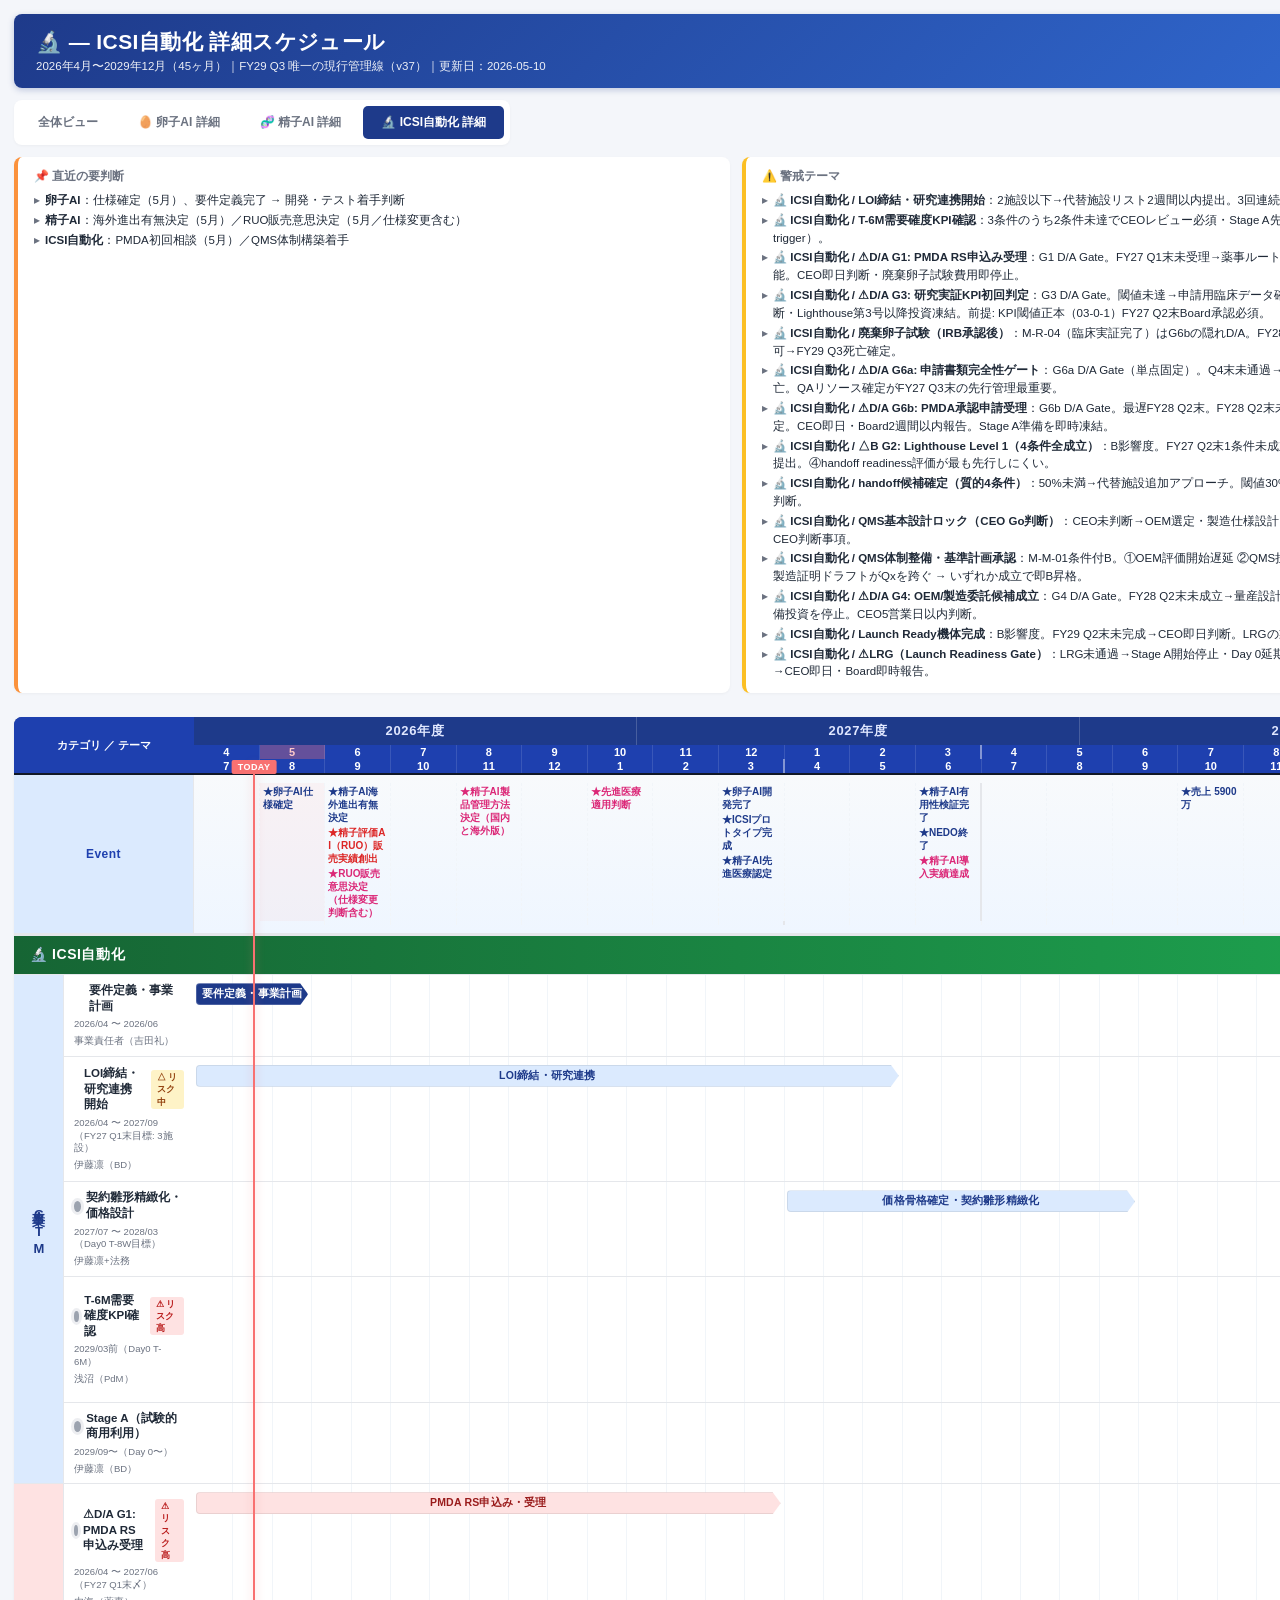
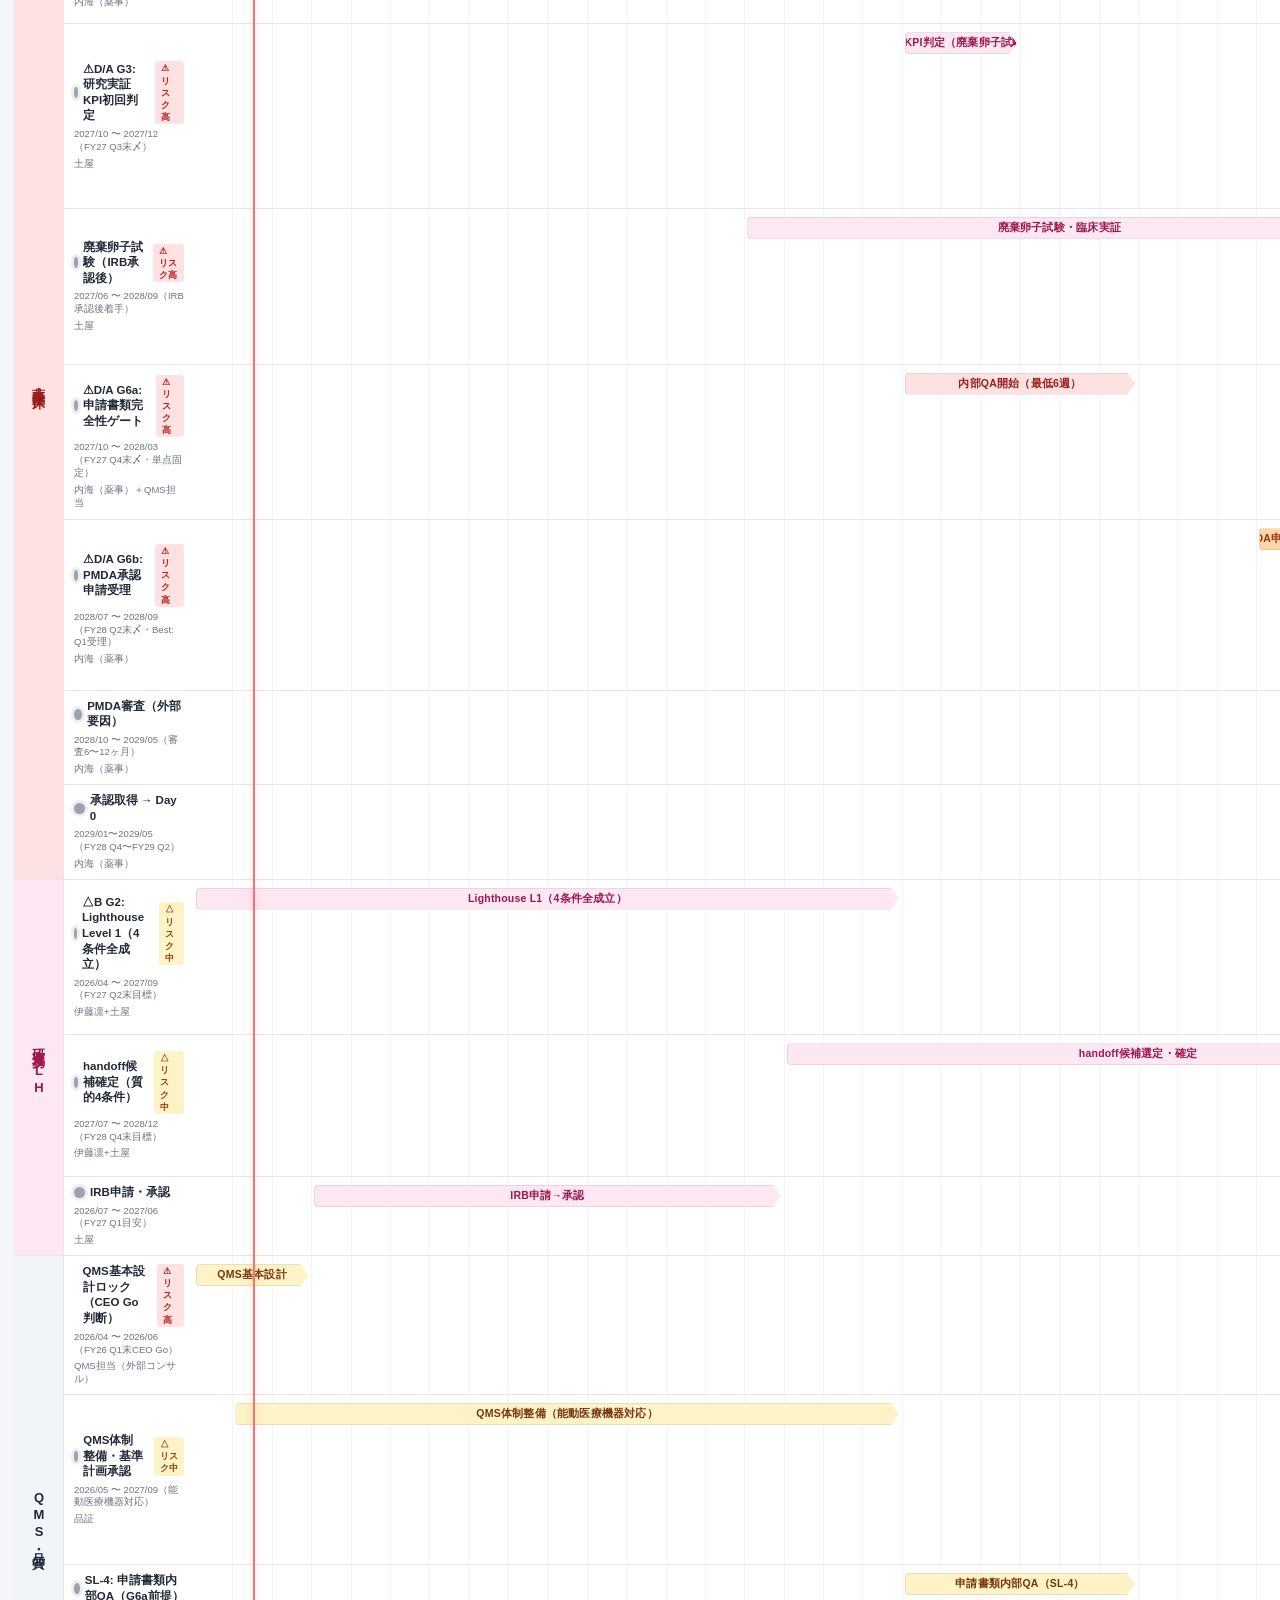
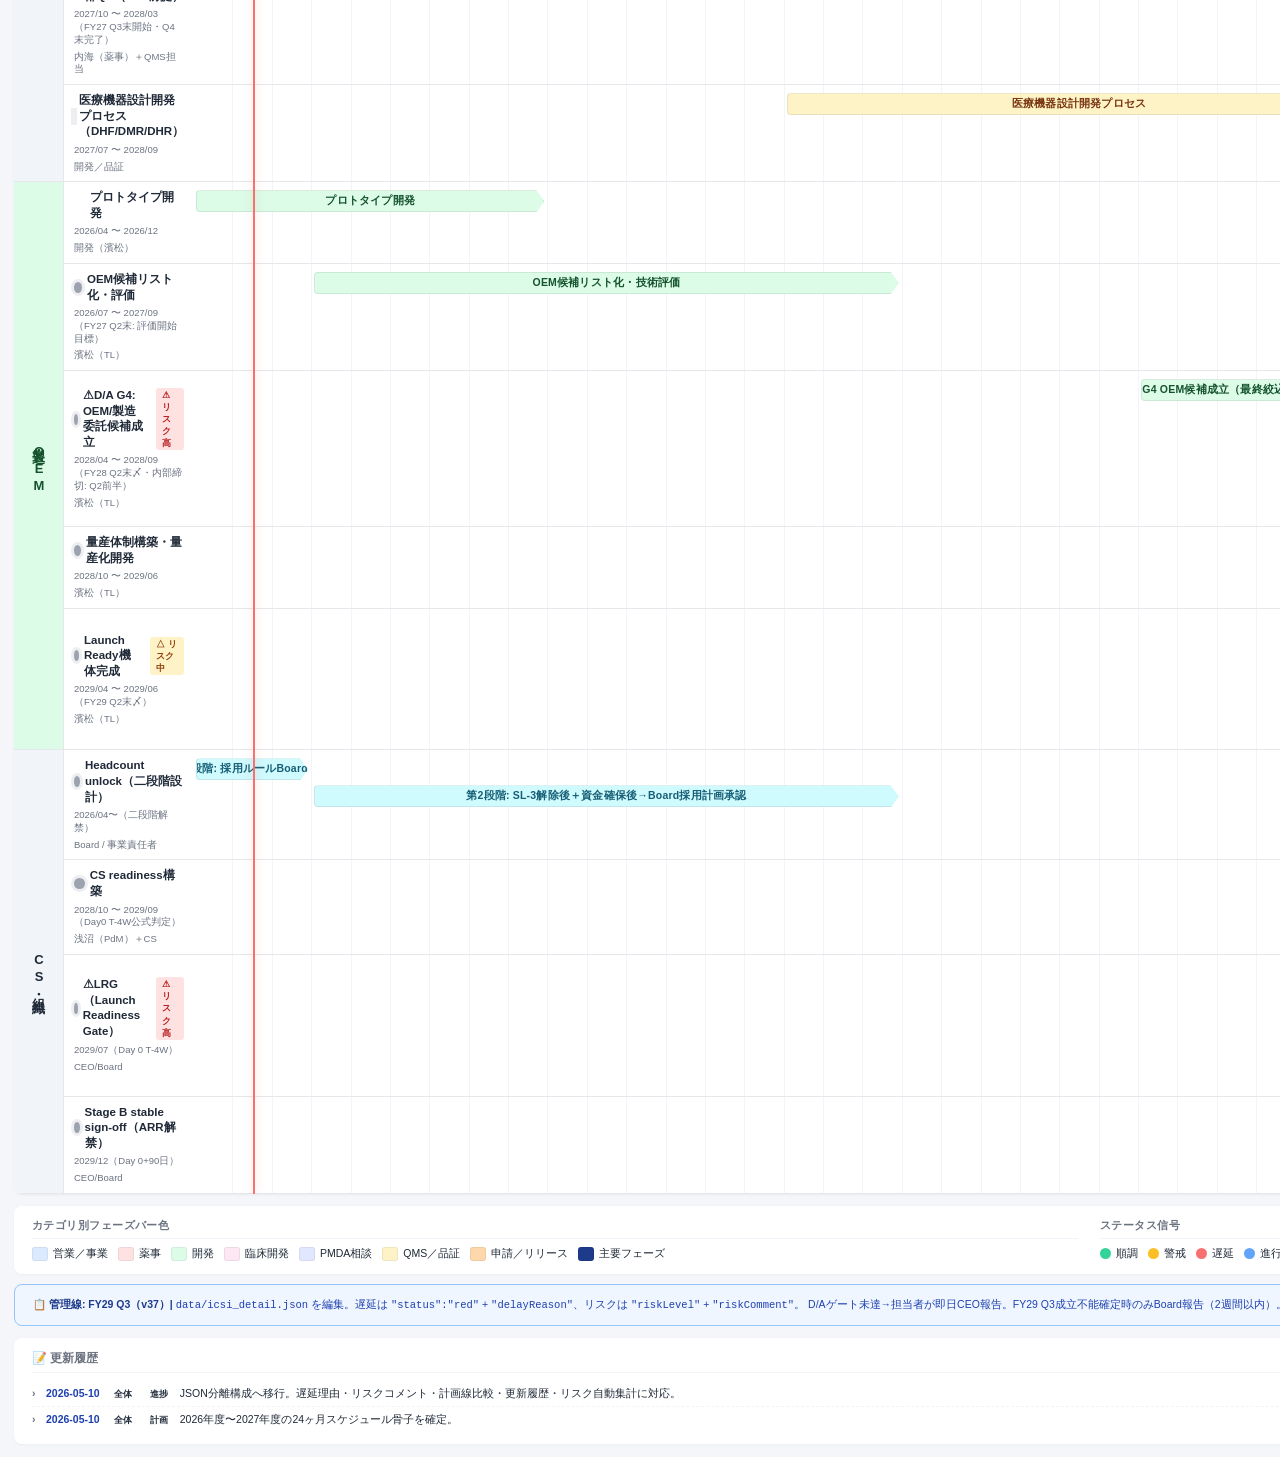
==== icsi.html @ f6b03f7e "feat: ICSI自動化スケジュール v37対応（45ヶ月・6WS・D/Aゲート）" ====
<!DOCTYPE html>
<html lang="ja">
<head>
<meta charset="UTF-8">
<meta name="viewport" content="width=2200">
<title>ICSI自動化 詳細スケジュール</title>
<link rel="stylesheet" href="assets/gantt.css">
<style>
.view-tab { text-decoration: none; }
.view-tab.active { pointer-events: none; }
</style>
</head>
<body>

<div class="page-header">
  <div>
    <h1>🔬 — ICSI自動化 詳細スケジュール</h1>
    <div class="subtitle">2026年4月〜2029年12月（45ヶ月）｜FY29 Q3 唯一の現行管理線（v37）｜更新日：<span id="update-date">—</span></div>
  </div>
  <div class="filter-bar">
    <span>絞込:</span>
    <button class="filter-btn active" data-filter="all">すべて</button>
    <button class="filter-btn" data-filter="red">🔴 遅延</button>
    <button class="filter-btn" data-filter="yellow">🟡 警戒</button>
    <button class="filter-btn" data-filter="green">🟢 順調</button>
    <button class="filter-btn" data-filter="gray">⚪ 未確定</button>
  </div>
</div>

<div class="view-tabs">
  <a class="view-tab" href="index.html">全体ビュー</a>
  <a class="view-tab" href="ranshi.html">🥚 卵子AI 詳細</a>
  <a class="view-tab" href="seishi.html">🧬 精子AI 詳細</a>
  <a class="view-tab active" href="icsi.html">🔬 ICSI自動化 詳細</a>
</div>

<div class="summary">
  <div class="summary-card action"><h3>📌 直近の要判断</h3><ul id="action-list"></ul></div>
  <div class="summary-card warning"><h3>⚠️ 警戒テーマ</h3><ul id="warning-list"></ul></div>
  <div class="summary-card done"><h3>✅ 直近の進捗トピック</h3><ul id="done-list"></ul></div>
</div>
<div class="summary" style="grid-template-columns:1fr;">
  <div class="summary-card delay" id="delay-card" style="display:none;">
    <h3>⏰ 遅延中テーマ</h3><ul id="delay-list"></ul>
  </div>
</div>

<div class="gantt-container" id="gantt-icsi"></div>

<div class="legend">
  <div class="legend-section">
    <h4>カテゴリ別フェーズバー色</h4>
    <div class="legend-items">
      <div class="legend-item"><span class="legend-color" style="background:var(--cat-sales-bg)"></span>営業／事業</div>
      <div class="legend-item"><span class="legend-color" style="background:var(--cat-yakuji-bg)"></span>薬事</div>
      <div class="legend-item"><span class="legend-color" style="background:var(--cat-dev-bg)"></span>開発</div>
      <div class="legend-item"><span class="legend-color" style="background:var(--cat-clinical-bg)"></span>臨床開発</div>
      <div class="legend-item"><span class="legend-color" style="background:var(--cat-pmda-bg)"></span>PMDA相談</div>
      <div class="legend-item"><span class="legend-color" style="background:var(--cat-qms-bg)"></span>QMS／品証</div>
      <div class="legend-item"><span class="legend-color" style="background:var(--cat-launch-bg)"></span>申請／リリース</div>
      <div class="legend-item"><span class="legend-color" style="background:var(--hdr-navy)"></span>主要フェーズ</div>
    </div>
  </div>
  <div class="legend-section">
    <h4>ステータス信号</h4>
    <div class="legend-items">
      <div class="legend-item"><span class="signal-sm green"></span>順調</div>
      <div class="legend-item"><span class="signal-sm yellow"></span>警戒</div>
      <div class="legend-item"><span class="signal-sm red"></span>遅延</div>
      <div class="legend-item"><span class="signal-sm blue"></span>進行中</div>
      <div class="legend-item"><span class="signal-sm gray"></span>未着手・未確定</div>
    </div>
  </div>
  <div class="legend-section">
    <h4>遅延・リスク表示</h4>
    <div class="legend-items">
      <div class="legend-item">⏰<span style="color:#B91C1C;font-weight:700;margin-left:4px">遅延バー（赤枠）</span></div>
      <div class="legend-item"><span class="legend-color" style="background:transparent;border:1px dashed #94A3B8"></span>当初計画（ゴースト）</div>
      <div class="legend-item"><span class="risk-badge high" style="font-size:9px">⚠ リスク高</span></div>
      <div class="legend-item"><span class="risk-badge medium" style="font-size:9px">△ リスク中</span></div>
    </div>
  </div>
</div>

<div class="ops-note">
  <strong>📋 管理線: FY29 Q3（v37）|</strong>
  <code>data/icsi_detail.json</code> を編集。遅延は <code>"status":"red"</code> + <code>"delayReason"</code>、リスクは <code>"riskLevel"</code> + <code>"riskComment"</code>。
  D/Aゲート未達→担当者が即日CEO報告。FY29 Q3成立不能確定時のみBoard報告（2週間以内）。変更にはCEO発議＋Board決議必須。
  <span style="float:right;opacity:0.7">💡 フェーズバーをホバーで詳細表示 | ⚠ = D/Aゲート | △ = B影響度</span>
</div>

<div class="changelog">
  <h4>📝 更新履歴</h4>
  <ul class="changelog-list" id="history-list"></ul>
</div>

<div class="custom-tooltip" id="custom-tooltip"></div>

<script src="assets/gantt.js"></script>
<script>
  initView({ mode: 'detail', containerId: 'gantt-icsi', dataFile: 'data/icsi_detail.json' });
</script>
</body>
</html>
---- assets/gantt.css ----
/* ============================================================
   arcs — 医療AI製品スケジュール 共通スタイル
   卵子AI／精子AI／ICSI自動化  ガントチャート
   ※このファイルは通常編集不要（デザイン共通）
   ============================================================ */
* { box-sizing: border-box; margin: 0; padding: 0; }

:root {
  --bg: #F4F6FA;
  --card: #FFFFFF;
  --border: #E5E7EB;
  --border-light: #F1F5F9;
  --text: #1F2937;
  --text-sub: #6B7280;

  /* カテゴリ色：営業 / 薬事 / 開発 / 臨床 / その他 */
  --cat-sales-bg:   #DBEAFE;  --cat-sales-fg:   #1E3A8A;
  --cat-yakuji-bg:  #FEE2E2;  --cat-yakuji-fg:  #991B1B;
  --cat-dev-bg:     #DCFCE7;  --cat-dev-fg:     #14532D;
  --cat-clinical-bg:#FCE7F3;  --cat-clinical-fg:#9D174D;
  --cat-pmda-bg:    #E0E7FF;  --cat-pmda-fg:    #3730A3;
  --cat-qms-bg:     #FEF3C7;  --cat-qms-fg:     #78350F;
  --cat-launch-bg:  #FED7AA;  --cat-launch-fg:  #9A3412;
  --cat-data-bg:    #CFFAFE;  --cat-data-fg:    #155E75;

  /* 信号 */
  --st-green: #34D399;
  --st-yellow: #FBBF24;
  --st-red: #F87171;
  --st-gray: #9CA3AF;
  --st-blue: #60A5FA;

  /* イベント色 */
  --ev-default: #1E3A8A;
  --ev-highlight: #DC2626;
  --ev-pink: #DB2777;

  /* ヘッダー（添付画像のネイビー基調） */
  --hdr-navy: #1E3A8A;
  --hdr-navy-dark: #1E40AF;

  /* 列幅・サイズ */
  --col-cat-w: 50px;
  --col-name-w: 130px;
  --col-status-w: 220px;
  --month-cell-min: 64px;
}

body {
  font-family: 'Hiragino Sans', 'Yu Gothic', 'Meiryo', sans-serif;
  background: var(--bg);
  color: var(--text);
  padding: 14px;
  min-width: 2200px;
  font-size: 13px;
  -webkit-font-smoothing: antialiased;
}

/* ===== ページヘッダー ===== */
.page-header {
  display: flex;
  justify-content: space-between;
  align-items: center;
  margin-bottom: 12px;
  padding: 14px 22px;
  background: linear-gradient(135deg, var(--hdr-navy), #3B82F6);
  color: white;
  border-radius: 8px;
  box-shadow: 0 2px 6px rgba(30,58,138,0.25);
}

.page-header h1 { font-size: 21px; font-weight: 700; letter-spacing: 0.02em; }
.page-header .subtitle { font-size: 11.5px; opacity: 0.92; margin-top: 3px; }

.filter-bar { display: flex; gap: 6px; align-items: center; flex-wrap: wrap; }
.filter-bar > span { font-size: 11px; opacity: 0.92; margin-right: 4px; }

.filter-btn {
  background: rgba(255,255,255,0.18);
  border: 1px solid rgba(255,255,255,0.35);
  color: white;
  padding: 5px 11px;
  border-radius: 4px;
  cursor: pointer;
  font-size: 11px;
  font-family: inherit;
  transition: all 0.15s;
}
.filter-btn:hover { background: rgba(255,255,255,0.32); }
.filter-btn.active { background: white; color: var(--hdr-navy-dark); font-weight: 700; }

/* ===== マイルストーンバナー（製品ごと） ===== */
.milestone-banner {
  display: grid;
  grid-template-columns: repeat(3, 1fr);
  gap: 10px;
  margin-bottom: 12px;
}
.ms-card {
  background: var(--card);
  border-radius: 8px;
  padding: 11px 16px;
  border-left: 4px solid;
  box-shadow: 0 1px 3px rgba(0,0,0,0.04);
}
.ms-card.ms-ranshi  { border-color: #1E40AF; }
.ms-card.ms-seishi  { border-color: #DB2777; }
.ms-card.ms-icsi    { border-color: #14532D; }

.ms-card .ms-label {
  font-size: 10px;
  font-weight: 700;
  letter-spacing: 0.06em;
  color: var(--text-sub);
  margin-bottom: 4px;
}
.ms-card .ms-month {
  font-size: 14px;
  font-weight: 700;
  color: var(--text);
}
.ms-card .ms-desc {
  font-size: 10.5px;
  color: var(--text-sub);
  margin-top: 3px;
  line-height: 1.5;
}

/* ===== サマリ ===== */
.summary {
  display: grid;
  grid-template-columns: 1fr 1fr 1fr;
  gap: 12px;
  margin-bottom: 12px;
}
.summary-card {
  background: var(--card);
  border-radius: 8px;
  padding: 11px 16px;
  border-left: 4px solid;
  box-shadow: 0 1px 3px rgba(0,0,0,0.04);
}
.summary-card.action  { border-color: #FB923C; }
.summary-card.warning { border-color: #FBBF24; }
.summary-card.done    { border-color: #34D399; }
.summary-card h3 {
  font-size: 12px; font-weight: 700; margin-bottom: 6px; color: var(--text-sub);
}
.summary-card ul { list-style: none; }
.summary-card li {
  font-size: 11.5px; line-height: 1.55;
  padding: 1px 0 1px 11px; position: relative;
}
.summary-card li::before {
  content: "▸"; position: absolute; left: 0; color: var(--text-sub);
}

/* ===== ガント本体 ===== */
.gantt-container {
  background: var(--card);
  border-radius: 8px;
  box-shadow: 0 1px 3px rgba(0,0,0,0.05);
  overflow: hidden;
  position: relative;
}

.gantt-row {
  display: grid;
  grid-template-columns: var(--col-cat-w) var(--col-name-w) 1fr var(--col-status-w);
  border-bottom: 1px solid var(--border);
}
.gantt-row:last-child { border-bottom: none; }

/* 製品ブロック：カテゴリ列のrowspanを効かせるため製品単位でgridにまとめる */
.product-block {
  display: grid;
  grid-template-columns: var(--col-cat-w) var(--col-name-w) 1fr var(--col-status-w);
}
.product-block .pb-cell {
  border-bottom: 1px solid var(--border);
  min-height: 0;
}
.product-block .pb-cell.last-in-cat {
  /* カテゴリ列との境界 */
}

/* ヘッダー（年度・月） */
.gantt-row.header {
  background: var(--hdr-navy);
  color: white;
  border-bottom: 2px solid #111827;
  font-weight: 600;
  font-size: 11px;
}
.gantt-row.header > .col-label-left,
.gantt-row.header > .col-label-right {
  padding: 0 12px;
  display: flex;
  align-items: center;
  justify-content: center;
  text-align: center;
  background: var(--hdr-navy-dark);
}

.timeline-lane {
  display: grid;
  grid-template-rows: 28px 28px;
}
.year-row {
  display: grid;
  grid-template-columns: repeat(auto-fit, minmax(0, 1fr));
  background: var(--hdr-navy);
}
.year-row > div {
  border-right: 1px solid rgba(255,255,255,0.18);
  display: flex;
  align-items: center;
  justify-content: center;
  font-size: 13px;
  font-weight: 700;
  letter-spacing: 0.05em;
  color: #E0E7FF;
}
.year-row > div:last-child { border-right: none; }

.month-row-h {
  display: grid;
  grid-template-columns: repeat(auto-fill, minmax(var(--month-cell-min), 1fr));
  background: #1E40AF;
}
.month-row-h > div {
  border-right: 1px solid rgba(255,255,255,0.12);
  text-align: center;
  font-size: 11px;
  display: flex;
  align-items: center;
  justify-content: center;
  font-weight: 600;
  color: white;
}
.month-row-h > div:last-child { border-right: none; }
.month-row-h > div.is-current {
  background: rgba(248,113,113,0.32);
  font-weight: 700;
  color: #FECACA;
}
.month-row-h > div.year-end {
  border-right: 2px solid rgba(255,255,255,0.45);
}

/* イベント（マイルストーン）行 */
.event-row {
  display: grid;
  grid-template-columns: var(--col-cat-w) var(--col-name-w) 1fr var(--col-status-w);
  background: linear-gradient(to bottom, #F8FAFC, #EFF6FF);
  border-bottom: 2px solid var(--border);
}
.event-label {
  grid-column: 1 / 3;
  background: #DBEAFE;
  color: var(--hdr-navy-dark);
  font-weight: 700;
  font-size: 12px;
  display: flex;
  align-items: center;
  justify-content: center;
  border-right: 1px solid var(--border);
  letter-spacing: 0.04em;
}
.event-track {
  position: relative;
  padding: 8px 0;
  min-height: 70px;
  display: grid;
  grid-template-columns: repeat(auto-fill, minmax(var(--month-cell-min), 1fr));
}
.event-cell {
  border-right: 1px dashed var(--border-light);
  position: relative;
  padding: 2px 3px;
  display: flex;
  flex-direction: column;
  gap: 2px;
}
.event-cell.year-end { border-right: 2px solid var(--border); }
.event-cell.is-current {
  background: rgba(248,113,113,0.06);
}
.event-item {
  font-size: 10px;
  line-height: 1.3;
  font-weight: 600;
  color: var(--ev-default);
  cursor: help;
  white-space: normal;
  word-break: break-all;
}
.event-item.highlight { color: var(--ev-highlight); }
.event-item.pink { color: var(--ev-pink); }
.event-spacer {
  background: #FAFBFC;
  border-left: 1px solid var(--border);
  display: flex;
  align-items: center;
  justify-content: center;
  font-size: 10px;
  color: var(--text-sub);
}

/* 製品グループヘッダー */
.product-header {
  background: var(--hdr-navy);
  color: white;
  padding: 10px 16px;
  font-size: 14px;
  font-weight: 700;
  letter-spacing: 0.04em;
  border-top: 1px solid var(--border);
  border-bottom: 1px solid var(--border);
  display: flex;
  align-items: center;
  gap: 10px;
}
.product-header .product-icon {
  font-size: 18px;
}
.product-header.ranshi  { background: linear-gradient(90deg, #1E40AF, #3B82F6); }
.product-header.seishi  { background: linear-gradient(90deg, #BE185D, #EC4899); }
.product-header.icsi    { background: linear-gradient(90deg, #166534, #22C55E); }

/* カテゴリ列（営業/薬事/開発などの縦書き風） */
.col-category {
  background: #F1F5F9;
  font-size: 13px;
  font-weight: 700;
  display: flex;
  align-items: center;
  justify-content: center;
  text-align: center;
  color: var(--text);
  letter-spacing: 0.15em;
  writing-mode: vertical-rl;
  text-orientation: upright;
  border-right: 1px solid var(--border);
  border-bottom: 1px solid var(--border);
  padding: 8px 0;
}
.col-category.sales    { background: #DBEAFE; color: #1E3A8A; }
.col-category.yakuji   { background: #FEE2E2; color: #991B1B; }
.col-category.dev      { background: #DCFCE7; color: #14532D; }
.col-category.clinical { background: #FCE7F3; color: #9D174D; }

/* テーマ名（タスクグループ名） */
.col-name {
  padding: 8px 10px;
  display: flex;
  flex-direction: column;
  gap: 4px;
  font-size: 11px;
  font-weight: 600;
  background: white;
  line-height: 1.35;
  justify-content: center;
}
.col-name .signal {
  width: 11px; height: 11px; border-radius: 50%;
}
.col-name .name-line {
  display: flex;
  align-items: center;
  gap: 5px;
}
.col-name .theme-name {
  font-size: 11.5px;
  font-weight: 700;
}
.col-name .meta {
  font-size: 9.5px;
  color: var(--text-sub);
  font-weight: 400;
}

/* ガントエリア */
.theme-gantt {
  position: relative;
  background: white;
  /* グリッド線は gantt.js が --gantt-cols CSS変数をインラインで注入 */
  background-image:
    repeating-linear-gradient(
      to right,
      transparent,
      transparent calc(var(--gantt-cols-pct, calc(100%/24)) - 1px),
      var(--border-light) calc(var(--gantt-cols-pct, calc(100%/24)) - 1px),
      var(--border-light) var(--gantt-cols-pct, calc(100%/24))
    );
  padding: 0;
  min-height: 60px;
}

.phase-tracks {
  position: relative;
  padding: 8px 0;
}
.phase-bar {
  position: absolute;
  height: 22px;
  border-radius: 4px;
  font-size: 10.5px;
  display: flex;
  align-items: center;
  justify-content: center;
  font-weight: 700;
  z-index: 2;
  cursor: pointer;
  transition: transform 0.15s, box-shadow 0.15s, filter 0.15s;
  letter-spacing: 0.02em;
  overflow: hidden;
  white-space: nowrap;
  border: 1px solid rgba(0,0,0,0.08);
  padding: 0 6px;
}
.phase-bar:hover {
  transform: translateY(-1px);
  box-shadow: 0 4px 10px rgba(0,0,0,0.18);
  z-index: 4;
  filter: brightness(0.97);
}

/* ナビ風（添付画像のような濃紺バー） */
.phase-bar.navy {
  background: var(--hdr-navy);
  color: white;
  border-color: rgba(255,255,255,0.2);
}
.phase-bar.sales    { background: var(--cat-sales-bg);    color: var(--cat-sales-fg); }
.phase-bar.yakuji   { background: var(--cat-yakuji-bg);   color: var(--cat-yakuji-fg); }
.phase-bar.dev      { background: var(--cat-dev-bg);      color: var(--cat-dev-fg); }
.phase-bar.clinical { background: var(--cat-clinical-bg); color: var(--cat-clinical-fg); }
.phase-bar.pmda     { background: var(--cat-pmda-bg);     color: var(--cat-pmda-fg); }
.phase-bar.qms      { background: var(--cat-qms-bg);      color: var(--cat-qms-fg); }
.phase-bar.launch   { background: var(--cat-launch-bg);   color: var(--cat-launch-fg); }
.phase-bar.data     { background: var(--cat-data-bg);     color: var(--cat-data-fg); }

/* 状態オーバーレイ */
.phase-bar.done       { opacity: 0.55; }
.phase-bar.progress::after {
  content: "";
  position: absolute;
  left: 0; top: 0; bottom: 0;
  width: var(--prog-w, 50%);
  background: rgba(255,255,255,0.35);
  border-right: 2px dashed rgba(255,255,255,0.7);
  pointer-events: none;
}

/* 矢印型のフェーズバー（添付画像と同じく右端を尖らせる） */
.phase-bar.arrow {
  clip-path: polygon(0 0, calc(100% - 8px) 0, 100% 50%, calc(100% - 8px) 100%, 0 100%);
}

/* 右カラム ステータス */
.col-status {
  padding: 10px 12px;
  background: #FAFBFC;
  border-left: 2px solid var(--border);
  display: grid;
  grid-template-columns: 16px 1fr;
  gap: 8px;
  align-items: flex-start;
  font-size: 11px;
}
.col-status .signal {
  width: 12px; height: 12px; border-radius: 50%;
  margin-top: 2px;
  flex-shrink: 0;
}
.signal.green  { background: var(--st-green);  box-shadow: 0 0 0 3px rgba(52,211,153,0.18); }
.signal.yellow { background: var(--st-yellow); box-shadow: 0 0 0 3px rgba(251,191,36,0.18); }
.signal.red    { background: var(--st-red);    box-shadow: 0 0 0 3px rgba(248,113,113,0.18); animation: pulse-red 2.2s infinite; }
.signal.gray   { background: var(--st-gray);   box-shadow: 0 0 0 3px rgba(156,163,175,0.18); }
.signal.blue   { background: var(--st-blue);   box-shadow: 0 0 0 3px rgba(96,165,250,0.18); }

@keyframes pulse-red {
  0%, 100% { box-shadow: 0 0 0 3px rgba(248,113,113,0.18); }
  50%      { box-shadow: 0 0 0 5px rgba(248,113,113,0.32); }
}

.signal-sm {
  width: 11px; height: 11px; border-radius: 50%; display: inline-block;
}
.signal-sm.green  { background: var(--st-green); }
.signal-sm.yellow { background: var(--st-yellow); }
.signal-sm.red    { background: var(--st-red); }
.signal-sm.gray   { background: var(--st-gray); }
.signal-sm.blue   { background: var(--st-blue); }

.milestone-text {
  font-size: 10.5px;
  line-height: 1.45;
  color: var(--text-sub);
}
.milestone-text strong {
  color: var(--text);
  font-size: 11px;
  display: block;
  margin-bottom: 1px;
}
.milestone-text .owner {
  font-size: 9.5px;
  opacity: 0.85;
  margin-top: 2px;
}
.milestone-text .dep {
  display: inline-block;
  background: #FEF2F2;
  color: #B91C1C;
  font-size: 9px;
  padding: 1px 5px;
  border-radius: 2px;
  margin-top: 3px;
  font-weight: 600;
}

/* TODAYライン */
.today-line {
  position: absolute;
  width: 2px;
  background: #F87171;
  z-index: 6;
  pointer-events: none;
  box-shadow: 0 0 10px rgba(248,113,113,0.4);
}
.today-line::before {
  content: "TODAY";
  position: absolute;
  top: -3px;
  left: 50%;
  transform: translateX(-50%);
  background: #F87171;
  color: white;
  font-size: 9px;
  padding: 2px 6px;
  border-radius: 2px;
  white-space: nowrap;
  font-weight: 700;
  letter-spacing: 0.05em;
}

/* ツールチップ */
.custom-tooltip {
  position: fixed;
  background: rgba(17, 24, 39, 0.97);
  color: white;
  padding: 10px 13px;
  border-radius: 6px;
  font-size: 11px;
  z-index: 1000;
  pointer-events: none;
  box-shadow: 0 8px 24px rgba(0,0,0,0.3);
  max-width: 480px;
  display: none;
  line-height: 1.5;
  border: 1px solid rgba(255,255,255,0.1);
}
.custom-tooltip h5 {
  font-size: 12.5px;
  margin-bottom: 5px;
  display: flex;
  align-items: center;
  gap: 6px;
  font-weight: 700;
}
.custom-tooltip h5 .ph-tag {
  font-size: 9px;
  padding: 2px 6px;
  border-radius: 3px;
  font-weight: 700;
}
.custom-tooltip .tt-period {
  color: #93C5FD;
  font-size: 10px;
  margin-bottom: 6px;
  border-bottom: 1px solid rgba(255,255,255,0.15);
  padding-bottom: 5px;
}
.custom-tooltip ul { list-style: none; margin-top: 4px; }
.custom-tooltip li {
  font-size: 10.5px;
  line-height: 1.55;
  padding: 1px 0 1px 12px;
  position: relative;
}
.custom-tooltip li::before {
  content: '・'; position: absolute; left: 0; color: #9CA3AF;
}
.custom-tooltip .tt-memo {
  font-size: 10px;
  color: #FCD34D;
  margin-top: 6px;
  padding-top: 5px;
  border-top: 1px dashed rgba(252,211,77,0.4);
}

/* 凡例 */
.legend {
  margin-top: 12px;
  padding: 12px 18px;
  background: var(--card);
  border-radius: 8px;
  display: grid;
  grid-template-columns: 2fr 1fr 1fr;
  gap: 22px;
  box-shadow: 0 1px 3px rgba(0,0,0,0.04);
}
.legend-section h4 {
  font-size: 11px;
  margin-bottom: 8px;
  color: var(--text-sub);
  font-weight: 700;
  border-bottom: 1px solid var(--border-light);
  padding-bottom: 5px;
  letter-spacing: 0.04em;
}
.legend-items {
  display: flex;
  flex-wrap: wrap;
  gap: 8px 10px;
}
.legend-item {
  display: flex;
  align-items: center;
  gap: 5px;
  font-size: 10.5px;
}
.legend-color {
  width: 16px;
  height: 14px;
  border-radius: 3px;
  flex-shrink: 0;
  border: 1px solid rgba(0,0,0,0.06);
}

/* 運用ノート */
.ops-note {
  margin-top: 10px;
  padding: 11px 18px;
  background: #EFF6FF;
  border: 1px solid #93C5FD;
  border-radius: 8px;
  font-size: 10.5px;
  line-height: 1.6;
  color: #1E40AF;
}
.ops-note strong { color: #1E3A8A; }

/* タブ切り替え（全体ビュー / 製品別ビュー） */
.view-tabs {
  display: flex;
  gap: 4px;
  margin-bottom: 12px;
  background: white;
  padding: 6px;
  border-radius: 8px;
  box-shadow: 0 1px 3px rgba(0,0,0,0.04);
  width: fit-content;
}
.view-tab {
  padding: 8px 18px;
  border: none;
  background: transparent;
  font-size: 12px;
  font-weight: 600;
  color: var(--text-sub);
  cursor: pointer;
  border-radius: 5px;
  font-family: inherit;
  transition: all 0.15s;
}
.view-tab:hover { background: #F1F5F9; }
.view-tab.active {
  background: var(--hdr-navy);
  color: white;
}

.view-section { display: none; }
.view-section.active { display: block; }

@media print {
  body { padding: 0; min-width: 2200px; font-size: 11px; }
  @page { size: A2 landscape; margin: 6mm; }
  .filter-bar, .view-tabs { display: none; }
  .page-header { box-shadow: none; }
  .custom-tooltip { display: none !important; }
  .view-section { display: block !important; page-break-after: always; }
}

/* ============================================================
   ▼ 拡張：遅延マーカー／リスクコメント／更新ログ
   ============================================================ */

/* 遅延バー（計画に対する遅れを赤系で重ね表示） */
.phase-bar.delayed {
  outline: 2px solid #DC2626;
  outline-offset: -1px;
}
.phase-bar.delayed::before {
  content: "⏰";
  position: absolute;
  left: 3px;
  top: 50%;
  transform: translateY(-50%);
  font-size: 10px;
  z-index: 3;
}
/* 当初計画（破線ゴースト）バー */
.phase-bar.baseline {
  background: transparent !important;
  border: 1px dashed #94A3B8 !important;
  color: #64748B !important;
  opacity: 0.7;
  clip-path: none !important;
  z-index: 1;
}

/* リスクバッジ（テーマ名の横） */
.risk-badge {
  display: inline-flex;
  align-items: center;
  gap: 3px;
  font-size: 9px;
  font-weight: 700;
  padding: 1px 6px;
  border-radius: 3px;
  margin-left: 4px;
  vertical-align: middle;
}
.risk-badge.high   { background: #FEE2E2; color: #B91C1C; }
.risk-badge.medium { background: #FEF3C7; color: #92400E; }
.risk-badge.low    { background: #DBEAFE; color: #1E40AF; }

/* リスクコメント（ステータス列に表示） */
.risk-comment {
  display: block;
  margin-top: 4px;
  padding: 5px 7px;
  border-radius: 3px;
  font-size: 9.5px;
  line-height: 1.5;
  border-left: 3px solid;
}
.risk-comment.high {
  background: #FEF2F2; color: #991B1B; border-color: #DC2626;
}
.risk-comment.medium {
  background: #FFFBEB; color: #92400E; border-color: #F59E0B;
}
.risk-comment.low {
  background: #EFF6FF; color: #1E40AF; border-color: #3B82F6;
}
.risk-comment .rc-head {
  font-weight: 700;
  display: block;
  margin-bottom: 2px;
}
.risk-comment .rc-date {
  font-size: 8.5px;
  opacity: 0.7;
  font-weight: 400;
}

/* 遅延サマリカード */
.summary-card.delay { border-color: #DC2626; }
.summary-card.delay li::before { content: "⏰"; color: #DC2626; }

/* 更新ログ パネル */
.changelog {
  margin-top: 12px;
  padding: 12px 18px;
  background: var(--card);
  border-radius: 8px;
  box-shadow: 0 1px 3px rgba(0,0,0,0.04);
  font-size: 10.5px;
}
.changelog h4 {
  font-size: 12px;
  color: var(--text-sub);
  font-weight: 700;
  margin-bottom: 8px;
  border-bottom: 1px solid var(--border-light);
  padding-bottom: 5px;
}
.changelog-list { list-style: none; }
.changelog-list li {
  padding: 4px 0 4px 14px;
  position: relative;
  line-height: 1.55;
  border-bottom: 1px dashed var(--border-light);
}
.changelog-list li:last-child { border-bottom: none; }
.changelog-list li::before {
  content: "›";
  position: absolute;
  left: 0;
  color: var(--text-sub);
  font-weight: 700;
}
.changelog-list .cl-date {
  font-weight: 700;
  color: var(--hdr-navy-dark);
  margin-right: 8px;
}
.changelog-list .cl-tag {
  display: inline-block;
  font-size: 8.5px;
  font-weight: 700;
  padding: 1px 6px;
  border-radius: 3px;
  margin-right: 6px;
}
.cl-tag.delay  { background: #FEE2E2; color: #B91C1C; }
.cl-tag.risk   { background: #FEF3C7; color: #92400E; }
.cl-tag.update { background: #DCFCE7; color: #14532D; }
.cl-tag.done   { background: #DBEAFE; color: #1E40AF; }

@media print {
  .changelog { box-shadow: none; }
}
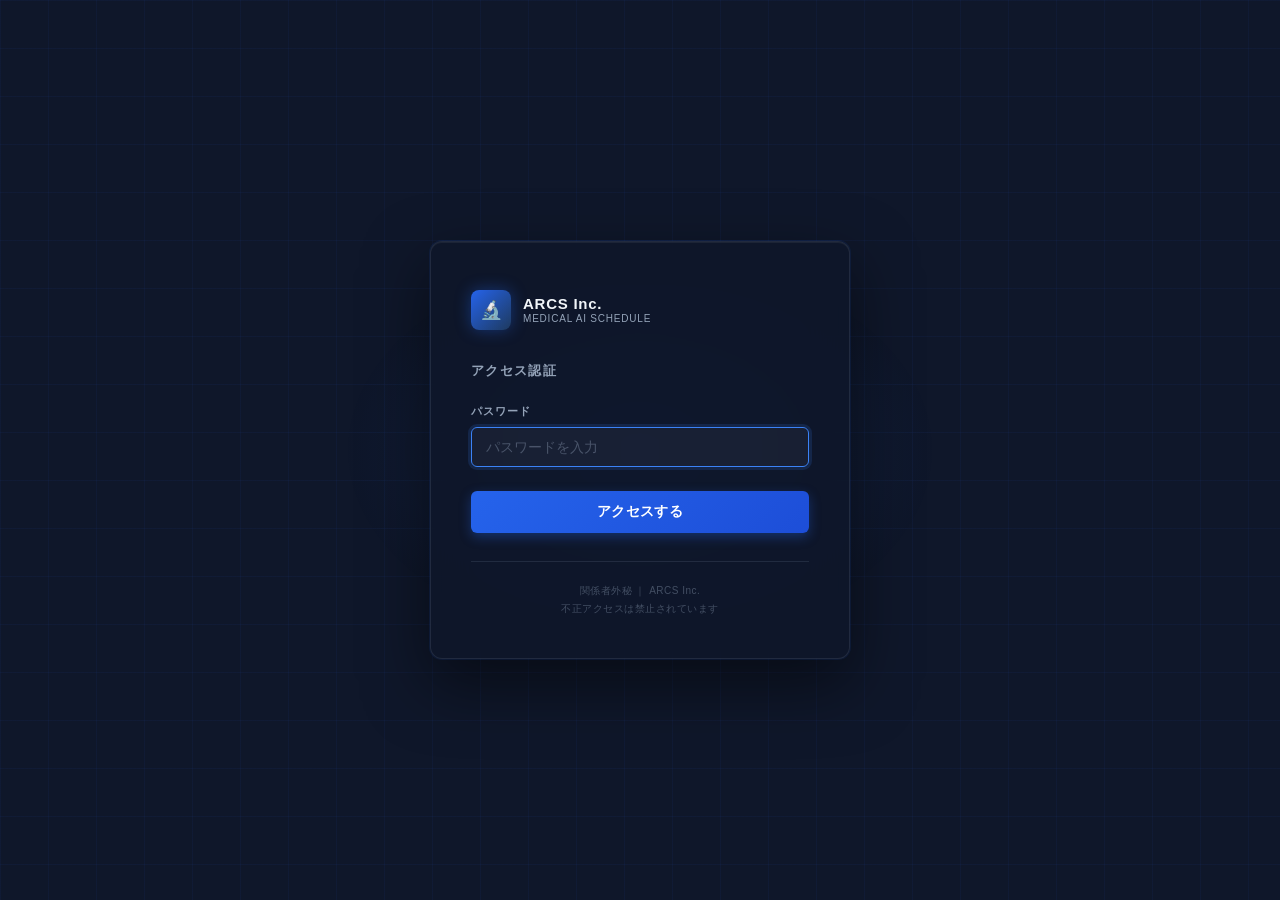
==== commit 3c2b0425: "Add files via upload" ====
--- a/icsi.html
+++ b/icsi.html
@@ -9,6 +9,23 @@
 .view-tab { text-decoration: none; }
 .view-tab.active { pointer-events: none; }
 </style>
+<script>
+/* 認証チェック: 未ログインなら auth.html へリダイレクト */
+(function(){
+  const SESSION_KEY  = 'arcs_auth';
+  const PASSWORD_HASH = '6dd2412f17349521ad825ba171668baa163861654895c5d4f9620ea375ffe8be';
+  const SESSION_TTL  = 8 * 60 * 60 * 1000;
+  try {
+    const saved = sessionStorage.getItem(SESSION_KEY);
+    if (!saved) throw new Error('no session');
+    const { hash, ts } = JSON.parse(saved);
+    if (hash !== PASSWORD_HASH || Date.now() - ts >= SESSION_TTL) throw new Error('expired');
+  } catch(_) {
+    sessionStorage.removeItem(SESSION_KEY);
+    location.replace('auth.html');
+  }
+})();
+</script>
 </head>
 <body>
 
